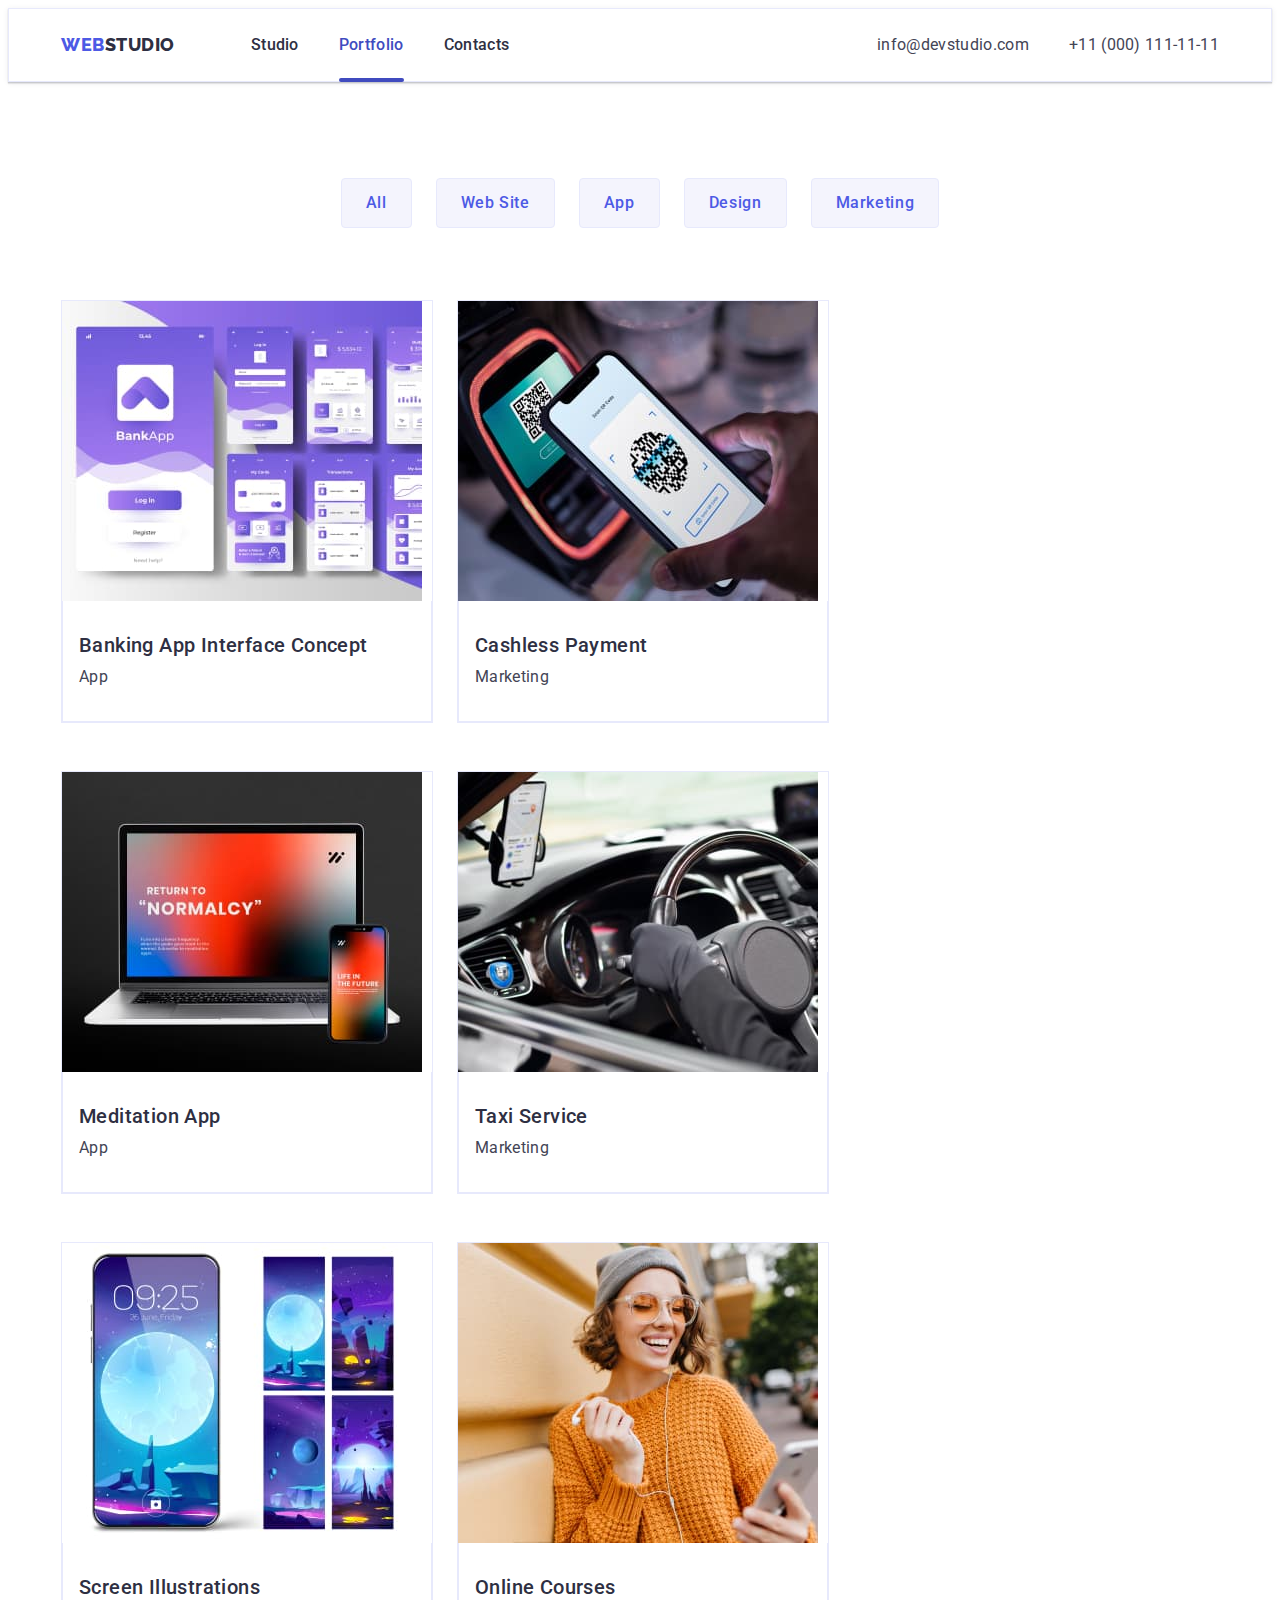
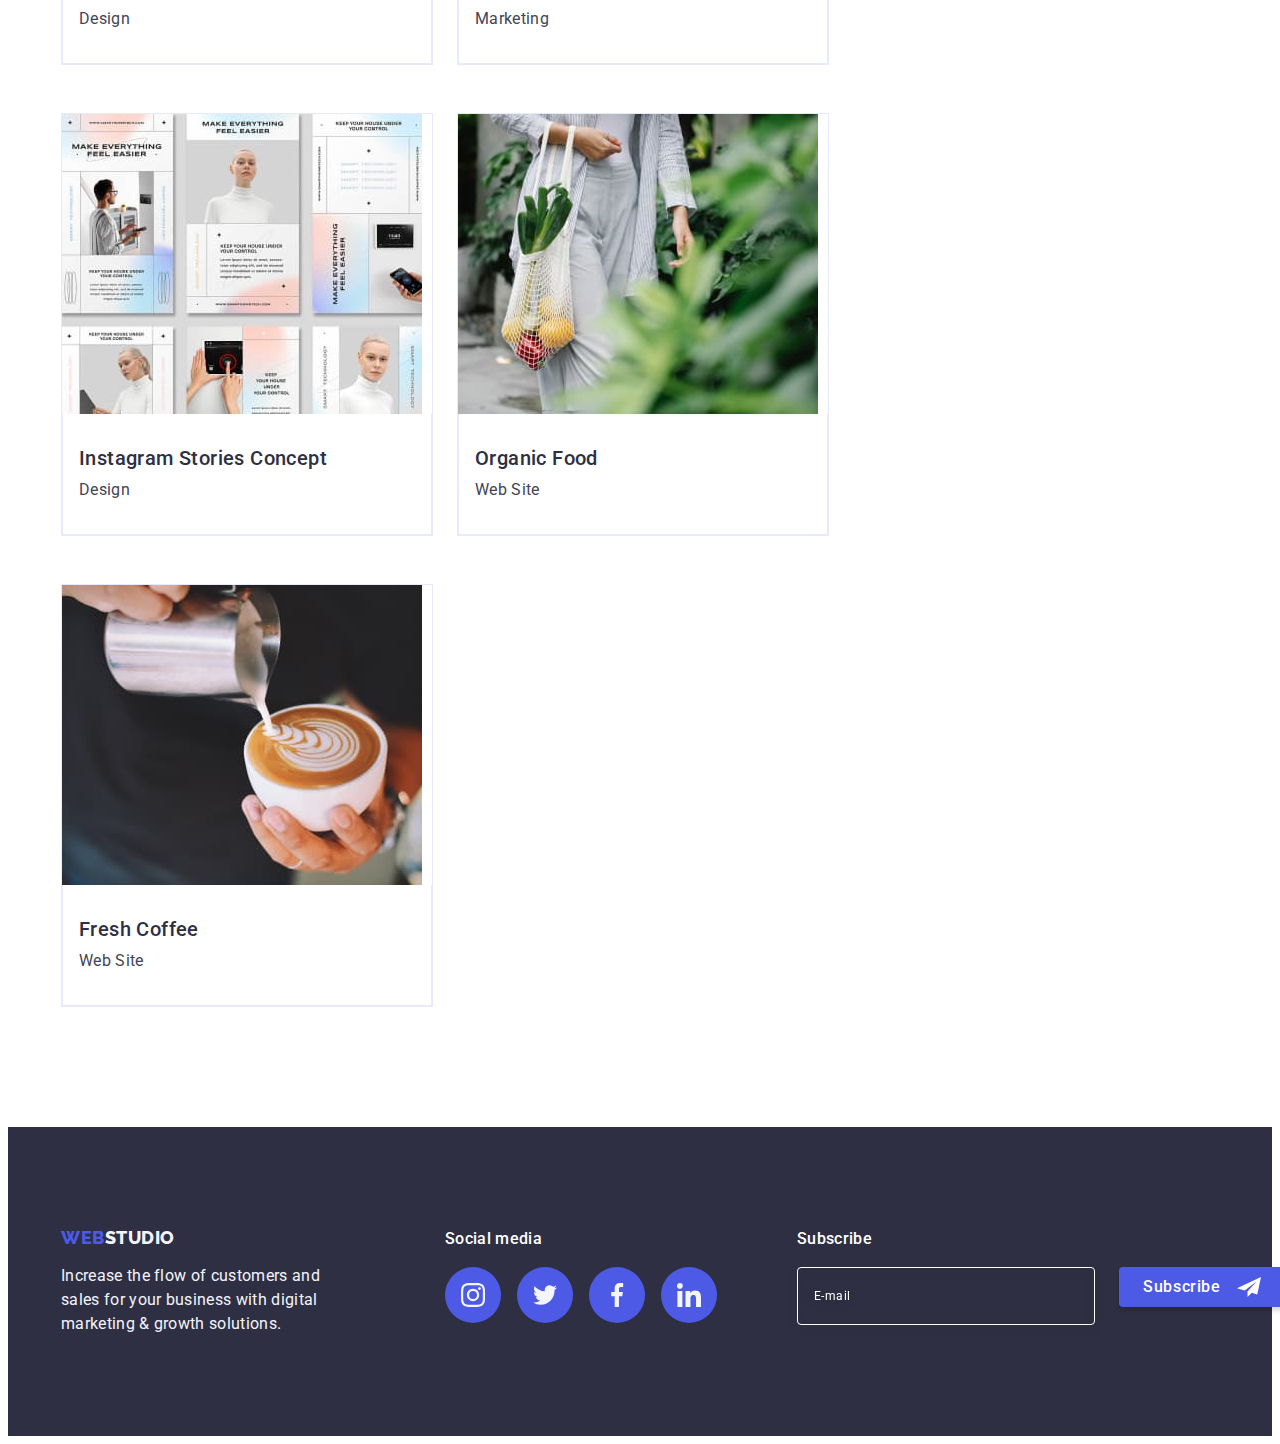
==== portfolio.html @ f476bc1b "Initial commit" ====
<!DOCTYPE html>
<html lang="en">
  <head>
    <meta charset="UTF-8" />
    <meta name="viewport" content="width=device-width, initial-scale=1.0" />
    <link rel="preconnect" href="https://fonts.googleapis.com" />
    <link rel="preconnect" href="https://fonts.gstatic.com" crossorigin />
    <link
      href="https://fonts.googleapis.com/css2?family=Raleway:wght@800&family=Roboto:wght@400;500;700;900&display=swap"
      rel="stylesheet"
    />
    <link
      rel="stylesheet"
      href="https://cdnjs.cloudflare.com/ajax/libs/modern-normalize/2.0.0/modern-normalize.min.css"
      integrity="sha512-4xo8blKMVCiXpTaLzQSLSw3KFOVPWhm/TRtuPVc4WG6kUgjH6J03IBuG7JZPkcWMxJ5huwaBpOpnwYElP/m6wg=="
      crossorigin="anonymous"
      referrerpolicy="no-referrer"
    />
    <link rel="stylesheet" href="./css/styles.css" />
    <title>Document</title>
  </head>
  <body>
    <header class="top-page">
      <div class="container header-container">
        <nav class="header-menu">
          <a class="header-menu-logo link" href="./index.html"
            >Web<span class="logo-dark">Studio</span></a
          >
          <ul class="header-menu-list list">
            <li class="header-menu-item">
              <a class="header-menu-link link" href="./index.html">Studio</a>
            </li>
            <li class="header-menu-item">
              <a class="header-menu-link current link" href="./portfolio.html"
                >Portfolio</a
              >
            </li>
            <li class="header-menu-item">
              <a class="header-menu-link link" href="">Contacts</a>
            </li>
          </ul>
        </nav>
        <address class="header-contacts">
          <ul class="header-contacts-list list">
            <li class="header-contacts-item">
              <a
                class="header-contacts-link link"
                href="mailto:info@devstudio.com"
                >info@devstudio.com</a
              >
            </li>
            <li class="header-contacts-item">
              <a class="header-contacts-link link" href="tel:110001111111"
                >+11 (000) 111-11-11</a
              >
            </li>
          </ul>
        </address>
      </div>
    </header>
    <main>
      <section class="portfolio">
        <div class="container">
          <h1 class="visually-hidden">Portfolio</h1>
          <ul class="filter-list list">
            <li class="filter-list-item">
              <button class="filter-btn button" type="button">All</button>
            </li>
            <li class="filter-list-item">
              <button class="filter-btn button" type="button">Web Site</button>
            </li>
            <li class="filter-list-item">
              <button class="filter-btn button" type="button">App</button>
            </li>
            <li class="filter-list-item">
              <button class="filter-btn button" type="button">Design</button>
            </li>
            <li class="filter-list-item">
              <button class="filter-btn button" type="button">Marketing</button>
            </li>
          </ul>
          <ul class="choice-list list">
            <li class="choice-list-item">
              <a class="choice-list-link link" href="">
                <div class="box">
                  <img
                    src="./images/bank_app.jpg"
                    alt="banking app"
                    width="360"
                    height="300"
                  />
                  <p class="overlay-text">
                    14 Stylish and User-Friendly App Design Concepts · Task
                    Manager App · Calorie Tracker App · Exotic Fruit Ecommerce
                    App · Cloud Storage App
                  </p>
                </div>
                <div class="choice-list-content">
                  <h2 class="choice-list-title">
                    Banking App Interface Concept
                  </h2>
                  <p class="text">App</p>
                </div>
              </a>
            </li>
            <li class="choice-list-item">
              <a class="choice-list-link link" href="">
                <div class="box">
                  <img
                    src="./images/contactless.jpg"
                    alt="cashless payment"
                    width="360"
                    height="300"
                  />

                  <p class="overlay-text">
                    14 Stylish and User-Friendly App Design Concepts · Task
                    Manager App · Calorie Tracker App · Exotic Fruit Ecommerce
                    App · Cloud Storage App
                  </p>
                </div>
                <div class="choice-list-content">
                  <h2 class="choice-list-title">Cashless Payment</h2>
                  <p class="text">Marketing</p>
                </div>
              </a>
            </li>
            <li class="choice-list-item">
              <a class="choice-list-link link" href="">
                <div class="box">
                  <img
                    src="./images/meditation_app.jpg"
                    alt="meditation app"
                    width="360"
                    height="300"
                  />
                  <p class="overlay-text">
                    14 Stylish and User-Friendly App Design Concepts · Task
                    Manager App · Calorie Tracker App · Exotic Fruit Ecommerce
                    App · Cloud Storage App
                  </p>
                </div>
                <div class="choice-list-content">
                  <h2 class="choice-list-title">Meditation App</h2>
                  <p class="text">App</p>
                </div>
              </a>
            </li>
            <li class="choice-list-item">
              <a class="choice-list-link link" href="">
                <div class="box">
                  <img
                    src="./images/taxi.jpg"
                    alt="taxi service"
                    width="360"
                    height="300"
                  />
                  <p class="overlay-text">
                    14 Stylish and User-Friendly App Design Concepts · Task
                    Manager App · Calorie Tracker App · Exotic Fruit Ecommerce
                    App · Cloud Storage App
                  </p>
                </div>
                <div class="choice-list-content">
                  <h2 class="choice-list-title">Taxi Service</h2>
                  <p class="text">Marketing</p>
                </div>
              </a>
            </li>
            <li class="choice-list-item">
              <a class="choice-list-link link" href="">
                <div class="box">
                  <img
                    src="./images/screen_phone.jpg"
                    alt="screen illustrations"
                    width="360"
                    height="300"
                  />
                  <p class="overlay-text">
                    14 Stylish and User-Friendly App Design Concepts · Task
                    Manager App · Calorie Tracker App · Exotic Fruit Ecommerce
                    App · Cloud Storage App
                  </p>
                </div>
                <div class="choice-list-content">
                  <h2 class="choice-list-title">Screen Illustrations</h2>
                  <p class="text">Design</p>
                </div>
              </a>
            </li>
            <li class="choice-list-item">
              <a class="choice-list-link link" href="">
                <div class="box">
                  <img
                    src="./images/girl.jpg"
                    alt="smiling girl"
                    width="360"
                    height="300"
                  />
                  <p class="overlay-text">
                    14 Stylish and User-Friendly App Design Concepts · Task
                    Manager App · Calorie Tracker App · Exotic Fruit Ecommerce
                    App · Cloud Storage App
                  </p>
                </div>
                <div class="choice-list-content">
                  <h2 class="choice-list-title">Online Courses</h2>
                  <p class="text">Marketing</p>
                </div>
              </a>
            </li>
            <li class="choice-list-item">
              <a class="choice-list-link link" href="">
                <div class="box">
                  <img
                    src="./images/stories.jpg"
                    alt="instagram stories"
                    width="360"
                    height="300"
                  />
                  <p class="overlay-text">
                    14 Stylish and User-Friendly App Design Concepts · Task
                    Manager App · Calorie Tracker App · Exotic Fruit Ecommerce
                    App · Cloud Storage App
                  </p>
                </div>

                <div class="choice-list-content">
                  <h2 class="choice-list-title">Instagram Stories Concept</h2>
                  <p class="text">Design</p>
                </div>
              </a>
            </li>
            <li class="choice-list-item">
              <a class="choice-list-link link" href="">
                <div class="box">
                  <img
                    src="./images/vegetables.jpg"
                    alt="vegetables"
                    width="360"
                    height="300"
                  />
                  <p class="overlay-text">
                    14 Stylish and User-Friendly App Design Concepts · Task
                    Manager App · Calorie Tracker App · Exotic Fruit Ecommerce
                    App · Cloud Storage App
                  </p>
                </div>
                <div class="choice-list-content">
                  <h2 class="choice-list-title">Organic Food</h2>
                  <p class="text">Web Site</p>
                </div>
              </a>
            </li>
            <li class="choice-list-item">
              <a class="choice-list-link link" href="">
                <div class="box">
                  <img
                    src="./images/coffee.jpg"
                    alt="coffee"
                    width="360"
                    height="300"
                  />
                  <p class="overlay-text">
                    14 Stylish and User-Friendly App Design Concepts · Task
                    Manager App · Calorie Tracker App · Exotic Fruit Ecommerce
                    App · Cloud Storage App
                  </p>
                </div>
                <div class="choice-list-content">
                  <h2 class="choice-list-title">Fresh Coffee</h2>
                  <p class="text">Web Site</p>
                </div>
              </a>
            </li>
          </ul>
        </div>
      </section>
    </main>
    <footer class="footer-info-text">
      <div class="container footer-container">
        <div class="footer-logo-container">
          <a class="footer-logo link" href="./index.html"
            >Web<span class="white-color">Studio</span></a
          >
          <p class="footer-text text">
            Increase the flow of customers and sales for your business with
            digital marketing & growth solutions.
          </p>
        </div>
        <div class="footer-social-media">
          <p class="social-media-text">Social media</p>
          <ul class="social-media-list list">
            <li class="social-media-item">
              <a href="" class="social-media-link link"
                ><svg class="social-media-icon" width="24" height="24">
                  <use href="./images/icons.svg#instagram"></use></svg
              ></a>
            </li>
            <li class="social-media-item">
              <a href="" class="social-media-link link"
                ><svg class="social-media-icon" width="24" height="24">
                  <use href="./images/icons.svg#twitter"></use></svg
              ></a>
            </li>
            <li class="social-media-item">
              <a href="" class="social-media-link link"
                ><svg class="social-media-icon" width="24" height="24">
                  <use href="./images/icons.svg#facebook"></use></svg
              ></a>
            </li>
            <li class="social-media-item">
              <a href="" class="social-media-link link"
                ><svg class="social-media-icon" width="24" height="24">
                  <use href="./images/icons.svg#linkedin"></use></svg
              ></a>
            </li>
          </ul>
        </div>
        <div class="footer-subscribe-form">
          <p class="footer-subscribe-text">Subscribe</p>
          <form class="footer-form">
            <label class="footer-form-label" aria-label="footer email input"
              ><input
                type="email"
                name="footer-email"
                class="footer-input"
                placeholder="E-mail"
            /></label>

            <button type="submit" class="button footer-submit-btn">
              Subscribe
              <svg class="footer-submit-icon" width="24" height="24">
                <use href="./images/icons.svg#icon-frame"></use>
              </svg>
            </button>
          </form>
        </div>
      </div>
    </footer>
  </body>
</html>
---- css/styles.css ----
/*----------general styles-------*/
:root {
	--back-color: #ffffff;
	--logo-color: #4D5AE5;
	--dark-color: #2E2F42;
	--white-color: #F4F4FD;
	--text-color: #434455;
	--border-color: #E7E9FC;
	--grey-color: rgba(46, 47, 66, 0.70);
	--ocean-color: #404BBF;
	--green-color: #31D0AA;
	--light-color: #8E8F99;
	--backdrop-back: rgba(46, 47, 66, 0.40);
	--modal-back: #FCFCFC;
}
body {
	box-sizing: border-box;
	font-family: 'Roboto', sans-serif;
	color: #434455;
	background-color: var(--back-color);
}
footer {
	background-color: var(--back-color);
}
p, h1, h2, h3, h4, h5, h6 {
	margin: 0;
}
ul {
	margin: 0;
	padding-left: 0;
}
img {
	display: block;
	margin: 0px;
	max-width: 100%;
}
.container {
	max-width: 1158px;
	margin: 0 auto;
	padding: 0 15px;
}
.list {
	list-style-type: none;
}
.link {
	text-decoration: none;
}
.button {
	cursor: pointer;
	transition: background-color 250ms cubic-bezier(0.4, 0, 0.2, 1);
}
.button:hover, .button:focus {
	background-color: #404BBF;
}
.logo-dark {
	color: var(--dark-color);
}
.white-color {
	color: var(--white-color);
}
/*--------header styles----------*/
.top-page {
	border: 1px solid var(--border-color);
	box-shadow: 0px 2px 1px rgba(46, 47, 66, 0.08), 0px 1px 1px rgba(46, 47, 66, 0.16), 0px 1px 6px rgba(46, 47, 66, 0.08);
}
.header-container {
	display: flex;
	justify-content: space-between;
	align-items: center;
}
.header-menu {
	display: flex;
	align-items: center;
}
.header-menu-logo {
	font-family: 'Raleway', sans-serif;
	font-size: 18px;
	font-weight: 800;
	line-height: 1.17;
	letter-spacing: 0.03em;
	text-transform: uppercase;
	color: var(--logo-color);
	margin-right: 76px;
	padding-top: 24px;
	padding-bottom: 24px;
}


.header-menu-list {
	display: flex;
	gap: 40px;
}
.header-menu-link {
	font-size: 16px;
	font-weight: 500;
	line-height: 1.5;
	letter-spacing: 0.02em;
	color: var(--dark-color);
	padding-top: 24px;
	padding-bottom: 24px;
	display: flex;
	flex-direction: column;
	justify-content: center;
	align-items: center;
	transition: color 250ms cubic-bezier(0.4, 0, 0.2, 1);
}
.header-menu-link:hover, .header-menu-link:focus {
	color: #404BBF;
}
.current {
	position: relative;
	color: #404bbf;
}
.current::after  {
	position: absolute;
	left: 0;
	bottom: -1px;
	content: "";
	width: 100%;
	height: 4px;
	border-radius: 2px;
	background-color: var(--ocean-color);
}

.header-contacts {
	padding-top: 24px;
	padding-bottom: 24px;
	font-style: normal;
}
.header-contacts-list {
	display: flex;
	gap: 40px;
}
.header-contacts-link {
	font-size: 16px;
	color: #434455;
	line-height: 1.5;
	letter-spacing: 0.02em;
	padding-top: 24px;
	padding-bottom: 24px;
	transition: color 250ms cubic-bezier(0.4, 0, 0.2, 1);
}
.header-contacts-link:hover, .header-contacts-link:focus {
	color: #404BBF;
}
/*-------------main styles--------*/
.hero {
	background-image: linear-gradient( to bottom, var(--grey-color), var(--grey-color)
	), url(../images/people-office.jpg);
	background-position: center;
	background-size: cover;
	background-repeat: no-repeat;
	padding-top: 188px;
	padding-bottom: 188px;
	max-width: 1440px;
}
.hero-title {
	margin: 0 auto;
	margin-bottom: 48px;
	max-width: 496px;
	text-align: center;
	color: #fff;
	font-size: 56px;
	line-height: 1.07;
	letter-spacing: 0.02em;
}
.hero-btn {
	min-width: 169px;
	height: 56px;
	border: none;
	display: block;
	margin: 0 auto;
	padding: 16px 32px;
	gap: 10px;
	font-family: 'Roboto', sans-serif;
	font-weight: 500;
	font-size: 16px;
	line-height: 1.5;
	letter-spacing: 0.04em;
	background-color: #4D5AE5;
	color: #fff;
	border-radius: 4px;
	box-shadow: 0px 4px 4px 0px rgba(0, 0, 0, 0.15);
}
.about {
	padding-top: 120px;
	padding-bottom: 120px;
}
.visually-hidden {
	position: absolute;
	width: 1px;
	height: 1px;
	margin: -1px;
	border: 0;
	padding: 0;
	white-space: nowrap;
	clip-path: inset(100%);
	clip: rect(0 0 0 0);
	overflow: hidden;
}

.about-list-title {
	font-size: 20px;
	font-weight: 500;
	line-height: 1.2;
	letter-spacing: 0.02em;
	color: var(--dark-color);
	margin-bottom: 8px;
}
.about-list {
	display: flex;
	gap: 24px;

}
.about-list-item {
	display: flex;
	flex-direction: column;
	align-items: flex-start;
 max-width: calc((100% - 72px) / 4);
}
.about-icon-item {
	display: flex;
	justify-content: center;
	align-items: center;
	background-color: var(--white-color);
	border-radius: 4px;
	width: 100%;
	height: 112px;
	margin-bottom: 8px;
}
.text {
	font-size: 16px;
	line-height: 1.5;
	letter-spacing: 0.02em;
	color: var(--text-color);
}
.work {
	padding-bottom: 120px;
}
.work-title {
	font-size: 36px;
	line-height: 1.11;
	letter-spacing: 0.02em;
	text-align: center;
	text-transform: capitalize;
	color: var(--dark-color);
	margin-bottom: 72px;
}
.work-list {
	display: flex;
	gap: 24px;
}
.work-list-item {
	width: calc((100% - 48px) / 3);
}
.staff {
	background-color: #F4F4FD;
	padding-top: 120px;
	padding-bottom: 120px;
}
.staff-title {
	margin-bottom: 72px;
	font-size: 36px;
	line-height: 1.11;
	letter-spacing: 0.02em;
	text-align: center;
	text-transform: capitalize;
	color: var(--dark-color);
}
.staff-list {
	display: flex;
	gap: 24px;
	box-shadow: 0px 2px 1px 0px rgba(46, 47, 66, 0.08), 0px 1px 1px 0px rgba(46, 47, 66, 0.16), 0px 1px 6px 0px rgba(46, 47, 66, 0.08);
	
}
.staff-list-item {
	display: flex;
	flex-direction: column;
	justify-content: center;
	align-items: center;
	width: calc((100% - 72px) / 4);
	background-color: #FFFFFF;
	border-radius: 0px 0px 4px 4px;
	box-shadow: 0px 2px 1px 0px rgba(46, 47, 66, 0.08), 0px 1px 1px 0px rgba(46, 47, 66, 0.16), 0px 1px 6px 0px rgba(46, 47, 66, 0.08);
}
.staff-list-title {
	text-align: center;
	font-size: 20px;
	font-weight: 500;
	line-height: 1.2;
	letter-spacing: 0.02em;
	color: var(--dark-color);
	margin-bottom: 8px;
}
.staff-list-content {
	padding: 32px 0;
	display: flex;
	flex-direction: column;
	justify-content: center;
	align-items: center;
}
.staff-list-text {
	text-align: center;
}
.staff-icon-list {
	display: flex;
	justify-content: center;
	align-items: center;
	gap: 24px;
	margin-top: 8px;
}
.staff-icon-link {
	display: flex;
	justify-content: center;
	align-items: center;
	background-color: var(--logo-color);
	border-radius: 50%;
	padding: 12px 12px;
	flex-shrink: 0;
	width: 40px;
	height: 40px;
	transition: background-color 250ms cubic-bezier(0.4, 0, 0.2, 1);;
}
.staff-icon-link:hover, .staff-icon-link:focus {
	background-color: var(--ocean-color);
}
.staff-icon {
	fill: var(--white-color);
}
.customers {
	padding-top: 120px;
	padding-bottom: 120px;
}
.customers-title {
	margin-bottom: 72px;
	font-size: 36px;
	line-height: 1.11;
	letter-spacing: 0.02em;
	text-align: center;
	text-transform: capitalize;
	color: var(--dark-color);
}
.customers-list {
	display: flex;
	gap: 24px;
}
.customers-list-item {
	width: calc((100% - 120px) / 6);
	height: 88px;
}
.customers-list-link {
	color: var(--light-color);
	height: 100%;
	display: flex;
	justify-content: center;
	align-items: center;
	width: 100%;
	padding: 16px 32px;
	border-radius: 4px;
	border: 1px solid var(--lightslate, #8E8F99);
	transition: border-color 250ms cubic-bezier(0.4, 0, 0.2, 1),
		color 250ms cubic-bezier(0.4, 0, 0.2, 1);
}
.customers-icon {
	fill: currentColor;
	transition: fill 250ms cubic-bezier(0.4, 0, 0.2, 1);
}
.customers-list-link:hover, .customers-list-link:focus {
	border-color: var(--ocean-color);
	color: var(--ocean-color);
}
.customers-list-link:hover .customers-icon, .customers-list-link:focus .customers-icon {
	fill: var(--ocean-color);
}
/* ----------------footer-styles----------*/
.footer-info-text {
	background-color: var(--dark-color);
	padding-top: 100px;
	padding-bottom: 100px;
}
.footer-container {
	display: flex;
	align-items: baseline;
}
.footer-logo-container {
	margin-right: 120px;
}
.footer-logo {
	display: inline-block;
	color: var(--logo-color);
	font-family: 'Raleway', sans-serif;
	font-size: 18px;
	font-weight: 800;
	line-height: 1.17;
	letter-spacing: 0.03em;
	text-transform: uppercase;
	margin-bottom: 16px;

}
.footer-text {
	color: #F4F4FD;
	width: 264px;
}
.footer-social-media {
}
.social-media-list {
	display: flex;
	gap: 16px;
}
.social-media-link {
	display: flex;
	justify-content: center;
	align-items: center;
	padding: 8px 8px;
	width: 40px;
	height: 40px;
	background-color: var(--logo-color);
	border-radius: 50%;
	transition: background-color 250ms cubic-bezier(0.4, 0, 0.2, 1);
}
.social-media-link:hover, .social-media-link:focus {
  background-color: var(--green-color);
}
.social-media-text {
	color: var(--back-color);
	font-family: 'Roboto', sans-serif;
	font-size: 16px;
	font-weight: 500;
	line-height: 1.5;
	letter-spacing: 0.02em;
	margin-bottom: 16px;
}
.social-media-icon {
	fill: var(--white-color);
}
.footer-subscribe-form {
	margin-left: 80px;

}
.footer-form {
	display: flex;
	gap: 24px	;
}
.footer-subscribe-text {
	display: inline-block;
	color: var(--back-color);
	font-family: 'Roboto', sans-serif;
	font-size: 16px;
	font-weight: 500;
	line-height: 1.5;
	letter-spacing: 0.02em;
	margin-bottom: 16px;
}

.footer-input {
	padding: 8px 16px;
	width: 264px;
	height: 40px;
	background-color: transparent;
	border-radius: 4px;
	border: 1px solid var(--back-color);
	filter: drop-shadow(0px 4px 4px rgba(0, 0, 0, 0.15));
	color: var(--back-color);
	font-family: Roboto;
	font-size: 12px;
	line-height: 1.5;
	letter-spacing: 0.04em;
	outline: transparent;
}

.footer-input::placeholder {
	color: var(--back-color);
	font-size: 12px;
	line-height: 2;
	letter-spacing: 0.04em;
}

.footer-submit-btn {
	display: inline-flex;
	justify-content: center;
	align-items: center;
	border: none;
	min-width: 165px;
	height: 40px;
	padding: 8px 24px;
	font-family: 'Roboto', sans-serif;
	font-weight: 500;
	font-size: 16px;
	line-height: 1.5;
	letter-spacing: 0.04em;
	background-color: #4D5AE5;
	color: #fff;
	border-radius: 4px;
	box-shadow: 0px 4px 4px 0px rgba(0, 0, 0, 0.15);
}

.footer-submit-icon {
	fill: #fff;
	margin-left: 16px;
}
/*-----------portfolio styles-------*/
.portfolio {
	padding-top: 96px;
	padding-bottom: 120px;
}
.filter-list {
	display: flex;
	justify-content: center;
	gap: 24px;
	margin-bottom: 72px;
}
.filter-list-item {

}
.filter-btn {
	border-radius: 4px;
	border: 1px solid var(--border-color);
	padding: 12px 24px;
	font-family: 'Roboto', sans-serif;
	font-weight: 500;
	font-size: 16px;
	line-height: 1.5;
	letter-spacing: 0.04em;
	background-color: var(--white-color);
	color: var(--logo-color);
	transition: color 250ms cubic-bezier(0.4, 0, 0.2, 1),
	background-color 250ms cubic-bezier(0.4, 0, 0.2, 1),
	border-color 250ms cubic-bezier(0.4, 0, 0.2, 1),
	box-shadow 250ms cubic-bezier(0.4, 0, 0.2, 1);
}
.filter-btn:hover, .filter-btn:focus {
	border-color: transparent;
	box-shadow:0px 3px 1px rgba(0, 0, 0, 0.1), 0px 2px 1px rgba(0, 0, 0, 0.08), 0px 2px 2px rgba(0, 0, 0, 0.12);
	color: #FFFFFF;

}
.choice-list {
	display: flex;
	flex-wrap: wrap;
	row-gap: 48px;
	column-gap: 24px;
}
.choice-list-link {
	transition: box-shadow 250ms cubic-bezier(0.4, 0, 0.2, 1);
}
.choice-list-link:hover, .choice-list-link:focus {
	box-shadow: 0px 1px 6px rgba(46, 47, 66, 0.08), 0px 1px 1px rgba(46, 47, 66, 0.16), 0px 2px 1px rgba(46, 47, 66, 0.08);
}
.choice-list-item {
	display: flex;
	flex-direction: column;
	gap: 32px;
	width: calc((100% - 48px) / 3);
	border: 1px solid var(--border-color);
	transition: box-shadow 250ms cubic-bezier(0.4, 0, 0.2, 1);
	position: relative;
}
.choice-list-item:hover, .choice-list-item:focus {
box-shadow: 0px 2px 1px 0px rgba(46, 47, 66, 0.08), 0px 1px 1px 0px rgba(46, 47, 66, 0.16), 0px 1px 6px 0px rgba(46, 47, 66, 0.08);
}
.box {
	position: relative;
	overflow: hidden;
}

.overlay-text {
	font-family: 'Roboto', sans-serif;
	font-size: 16px;
	font-weight: 400;
	line-height: 1.5;
	letter-spacing: 0.02em;
	color: var(--white-color);
	background: var(--logo-color);
	padding: 40px 32px;
	position: absolute;
	top: 0;
	width: 100%;
	height: 100%;
	transform: translateY(100%);
	transition: transform 250ms cubic-bezier(0.4, 0, 0.2, 1);
}
.choice-list-link:hover .overlay-text,
.choice-list-link:focus .overlay-text {
	transform: translateY(0%);
}
.choice-list-title {
	font-size: 20px;
	font-weight: 500;
	line-height: 1.2;
	letter-spacing: 0.02em;
	color: var(--dark-color);
	margin-bottom: 8px;
}
.choice-list-content {
	border: 1px solid var(--border-color);
	border-top: none;
	padding: 32px 16px;
	display: flex;
	flex-direction: column;
	justify-content: center;
	align-items: flex-start;
}

/* Modal Window styles*/
.backdrop {
	position: fixed;
	width: 100%;
	height: 100%;
	background-color: var(--backdrop-back);
	top: 0;
	transition: opacity 250ms cubic-bezier(0.4, 0, 0.2, 1), visibility 250ms cubic-bezier(0.4, 0, 0.2, 1);
}
.modal {
	position: absolute;
	top: 50%;
	left: 50%;
	transform: translate(-50%, -50%) scale(1);
	width: 408px;
	min-height: 584px;
	padding: 72px 24px 24px 24px;
	background-color: var(--modal-back);
	border-radius: 4px;
	box-shadow: 0px 2px 1px 0px rgba(0, 0, 0, 0.20), 0px 1px 3px 0px rgba(0, 0, 0, 0.12), 0px 1px 1px 0px rgba(0, 0, 0, 0.14);
	transition: transform 250ms cubic-bezier(0.4, 0, 0.2, 1);
}
.backdrop.is-hidden .modal {
	transform: translate(-50%, -50%) scale(0);
}
.close-button {
	padding: 0;
	width: 24px;
	height: 24px;
	display: flex;
	justify-content: center;
	align-items: center;
	border-radius: 50%;
	position: absolute;
	top: 24px;
	right: 24px;
	background-color: var(--border-color);
	border: 1px solid rgba(0, 0, 0, 0.10);
	cursor: pointer;
	transition: background-color 250ms cubic-bezier(0.4, 0, 0.2, 1), border 250ms cubic-bezier(0.4, 0, 0.2, 1);
}
.close-icon {
	fill: var(--dark-color);
	transition: fill 250ms cubic-bezier(0.4, 0, 0.2, 1);
}
.close-button:hover, .close-button:focus {
	background-color: var(--ocean-color);
	border: none;
}
.close-button:focus .close-icon, .close-button:hover .close-icon {
	fill: var(--back-color);
}
.is-hidden {
	opacity: 0;
	visibility: hidden;
	pointer-events: none;
}
.modal-title {
	text-align: center;
	color: var(--dark-color);
	font-size: 16px;
	font-weight: 500;
	line-height: 1.5;
	letter-spacing: 0.02em;
	margin-bottom: 16px;
}
.modal-field {
	margin-bottom: 8px;
}
.modal-label {
	display: block;
	margin-bottom: 4px;
	color: var(--light-color);
	font-size: 12px;
	line-height: 1.17;
	letter-spacing: 0.04em;
}
.modal-form-input {
	width: 100%;
	height: 40px;
	border-radius: 4px;
	border: 1px solid  var(--backdrop-back);
	padding-top: 11px;
	padding-bottom: 11px;
	padding-left: 38px;
	background-color: transparent;
	outline: transparent;
	transition: border-color 250ms cubic-bezier(0.4, 0, 0.2, 1);
}
.modal-form-input:focus {
	border-color: var(--logo-color);
}
.modal-input-container {
	position: relative;
}
.modal-form-icon {
	position: absolute;
	top: 50%;
	left: 16px;
	transform: translateY(-50%);
	fill: var(--dark-color);
	transition: fill 250ms cubic-bezier(0.4, 0, 0.2, 1);
}
.modal-form-input:focus + .modal-form-icon {
	fill: var(--logo-color);
}
.modal-textarea-field {
	margin-bottom: 16px;
}
.modal-form-textarea {
	width: 360px;
	height: 120px;
	padding: 8px 16px;
	border-radius: 4px;
	border: 1px solid var(--backdrop-back);
	outline: transparent;
	transition: border-color 250ms cubic-bezier(0.4, 0, 0.2, 1);
	resize: none;
	font-size: 12px;
	line-height: 1.17;
	letter-spacing: 0.04em;
	background-color: transparent;
	color: var(--backdrop-back);
}
.modal-form-textarea:focus {
	border-color: var(--logo-color);
}
.modal-form-textarea::placeholder {
	color: var(--backdrop-back);
	font-size: 12px;
	line-height: 1.16;
	letter-spacing: 0.04em;
}
.modal-policy-field {
	margin-bottom: 24px;
}
.policy-text {
	font-size: 12px;
	line-height: 1.17;
	letter-spacing: 0.04em;
	color: var(--light-color);
}
.policy-link {
	color: var(--logo-color);
	line-height: 1.33;
	letter-spacing: 0.04em;
}
.privacy-field {
	width: 16px;
	height: 16px;
	display: inline-flex;
	align-items: center;
	justify-content: center;
	border: 1px solid var(--backdrop-back);
	fill: transparent;
	margin-right: 8px;
	transition: background-color 250ms cubic-bezier(0.4, 0, 0.2, 1),
	border 250ms cubic-bezier(0.4, 0, 0.2, 1),
	fill 250ms cubic-bezier(0.4, 0, 0.2, 1);
	border-radius: 2px;
}
.policy-check:checked + .policy-text > .privacy-field{
	background-color: var(--ocean-color);
	border: none;
	fill: var(--white-color);
}

.modal-form-button {

	font-weight: 500;
	font-size: 16px;
	line-height: 1.5;
	letter-spacing: 0.04em;
	background-color: var(--logo-color);
	box-shadow: 0px 4px 4px 0px rgba(0, 0, 0, 0.15);;
	padding: 16px 32px;
	min-width: 169px;
	min-height: 56px;
	display: block;
	margin: 0 auto;
	border: none;
	border-radius: 4px;
	color: var(--back-color);

}
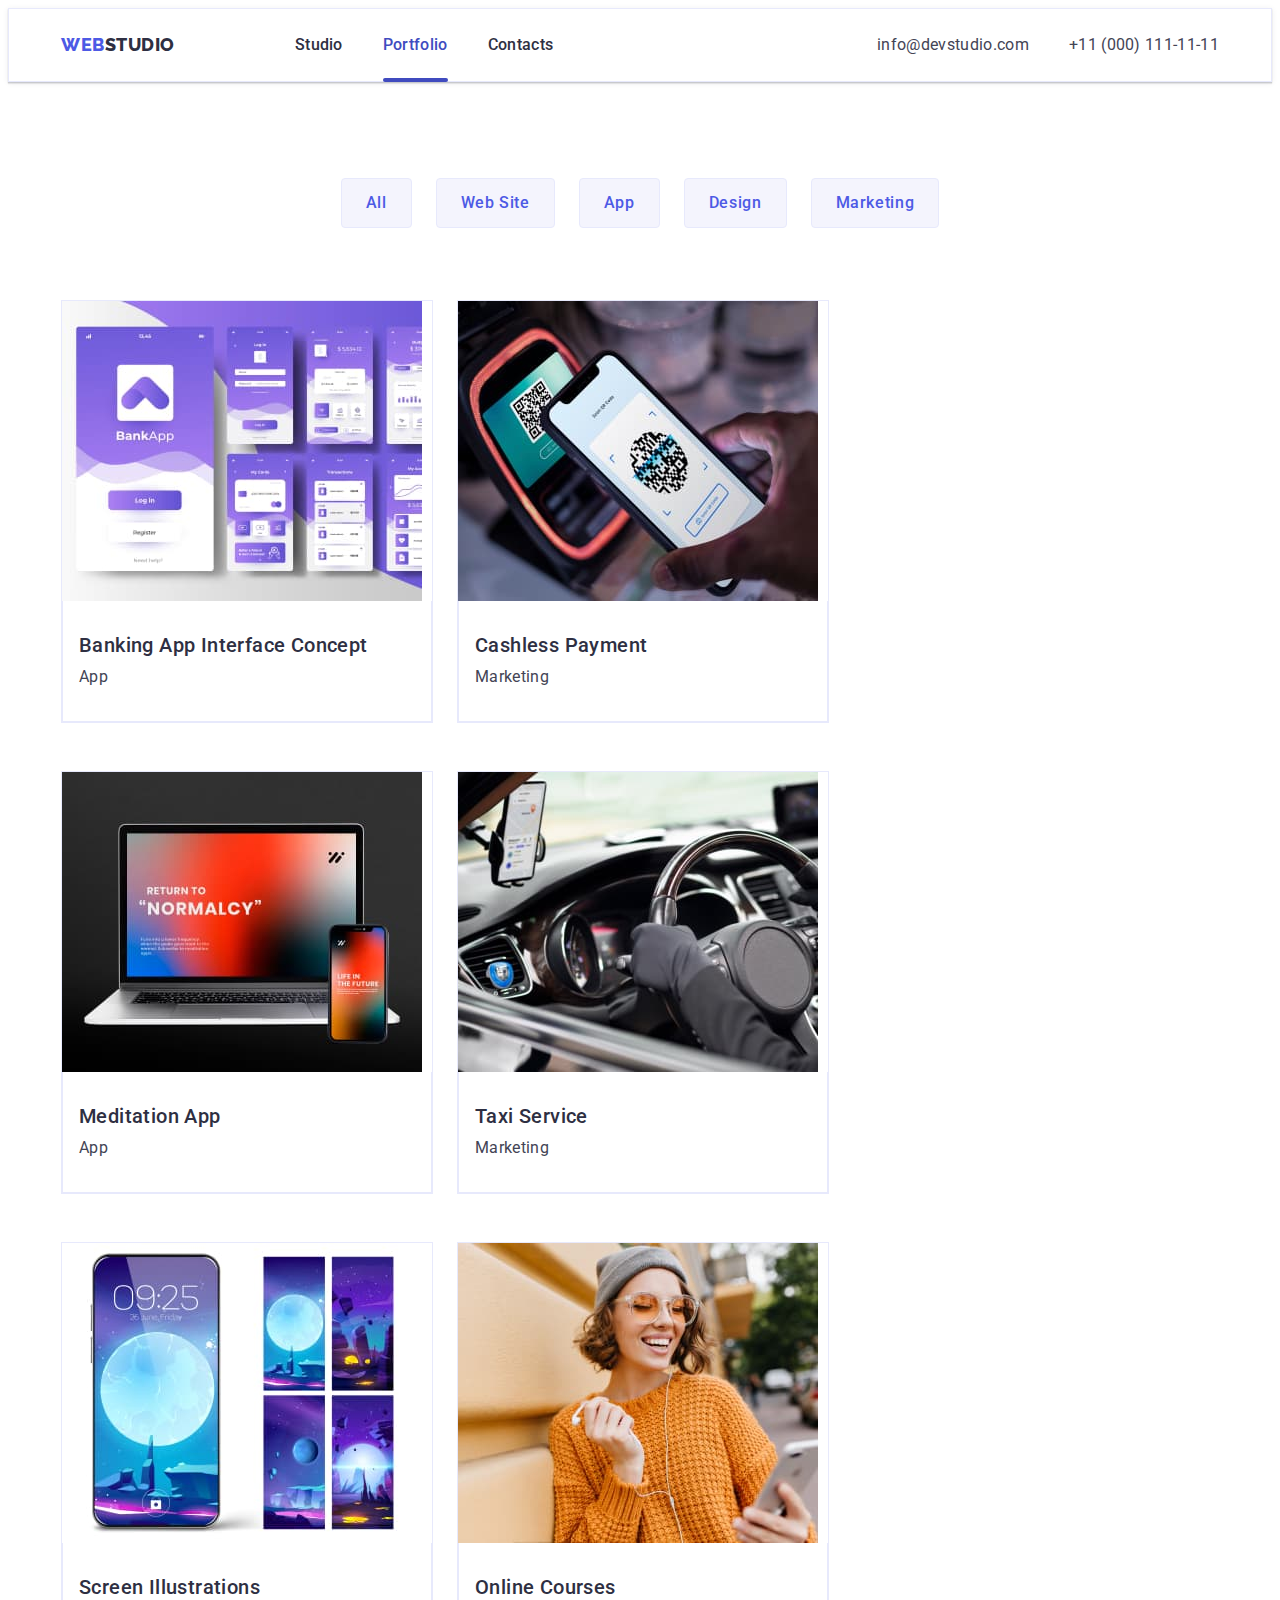
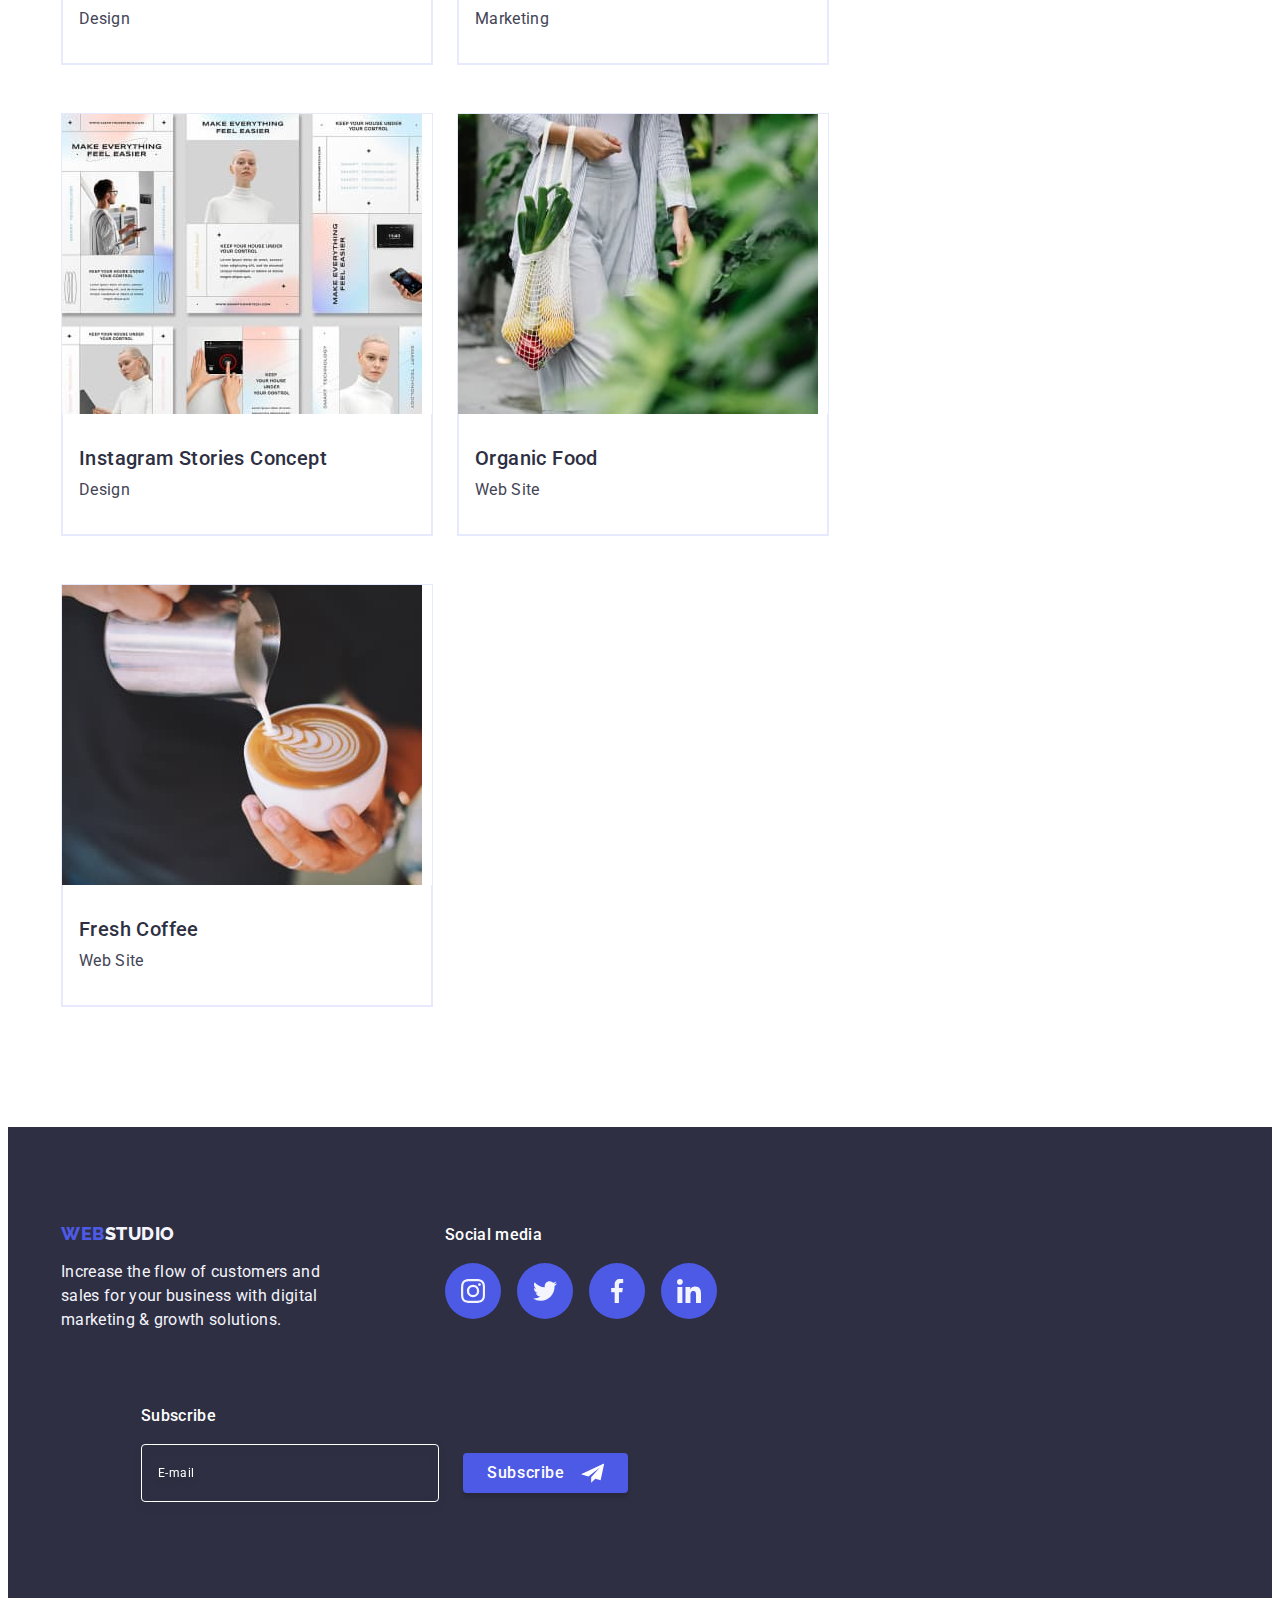
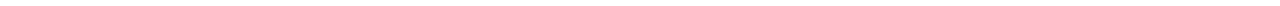
==== commit 867918c2: "no mob menu 3" ====
--- a/portfolio.html
+++ b/portfolio.html
@@ -17,6 +17,7 @@
       referrerpolicy="no-referrer"
     />
     <link rel="stylesheet" href="./css/styles.css" />
+    <link rel="stylesheet" href="./css/media.css" />
     <title>Document</title>
   </head>
   <body>
--- a/css/styles.css
+++ b/css/styles.css
@@ -35,9 +35,8 @@
 	max-width: 100%;
 }
 .container {
-	max-width: 1158px;
 	margin: 0 auto;
-	padding: 0 15px;
+	padding: 0 16px;
 }
 .list {
 	list-style-type: none;
@@ -80,14 +79,13 @@
 	letter-spacing: 0.03em;
 	text-transform: uppercase;
 	color: var(--logo-color);
-	margin-right: 76px;
 	padding-top: 24px;
 	padding-bottom: 24px;
 }
 
 
 .header-menu-list {
-	display: flex;
+	display: none;
 	gap: 40px;
 }
 .header-menu-link {
@@ -123,45 +121,168 @@
 }
 
 .header-contacts {
-	padding-top: 24px;
-	padding-bottom: 24px;
+	/* padding-top: 24px;
+	padding-bottom: 24px; */
 	font-style: normal;
 }
 .header-contacts-list {
-	display: flex;
+	display: none;
 	gap: 40px;
 }
 .header-contacts-link {
-	font-size: 16px;
+	font-size: 12px;
 	color: #434455;
-	line-height: 1.5;
-	letter-spacing: 0.02em;
-	padding-top: 24px;
-	padding-bottom: 24px;
+	line-height: 1.17;
+	letter-spacing: 0.02em;
+	padding-top: 16px;
+	padding-bottom: 16px;
 	transition: color 250ms cubic-bezier(0.4, 0, 0.2, 1);
 }
 .header-contacts-link:hover, .header-contacts-link:focus {
 	color: #404BBF;
+}
+
+.menu-mob-button {
+	background-color: transparent;
+	border: none;
+	display: flex;
+	align-items: center;
+}
+.menu-mob-icon {
+	stroke: var(--dark-color);
+}
+.mob-menu {
+	z-index: 1000;
+	position: fixed;
+	top: 0;
+	left: 0;
+	width: 100vw;
+	height: 100vh;
+	background-color: var(--back-color);
+	/* box-shadow: 0px 1px 6px 0px rgba(46, 47, 66, 0.08),
+		0px 1px 1px 0px rgba(46, 47, 66, 0.16),
+		0px 2px 1px 0px rgba(46, 47, 66, 0.08); */
+	padding-top: 80px;
+	padding-left: 40px;
+	padding-right: 35px;
+	padding-bottom: 40px;
+	display: flex;
+	flex-direction: column;
+	justify-content: space-between;
+	overflow: auto;
+	transition: opacity 250ms cubic-bezier(0.4, 0, 0.2, 1), visibility 250ms cubic-bezier(0.4, 0, 0.2, 1);
+}
+.menu-mob-close {
+	position: absolute;
+	top: 24px;
+	right: 24px;
+	padding: 0;
+	width: 24px;
+	height: 24px;
+	display: flex;
+	justify-content: center;
+	align-items: center;
+	border-radius: 50%;
+	background-color: rgba(231,
+		233,
+		252, 0.10);
+	border: 1px solid rgba(46,
+		47,
+		66, 0.10);
+}
+.menu-close-icon {
+	fill: var(--dark-color);
+}
+.mob-menu-navigation {
+	margin-bottom: 50px;
+}
+.mob-menu-list {
+	display: flex;
+	flex-direction: column;
+	gap: 40px;
+}
+.mob-menu-link {
+	color: var(--navyblue, #2E2F42);
+	font-family: 'Roboto', sans-serif;
+	font-size: 36px;
+	font-weight: 700;
+	line-height: 1.11;
+	letter-spacing: 0.02em;
+	text-transform: capitalize;
+}
+.mob-current {
+	color: var(--ocean-color);
+}
+.mob-contacts {
+	margin-bottom: 48px;
+}
+.mob-contacts-list {
+	display: flex;
+	flex-direction: column;
+	gap: 40px;
+}
+.mob-contacts-link {
+	font-family: 'Roboto', sans-serif;
+	font-size: 20px;
+	font-style: normal;
+	font-weight: 500;
+	line-height: 1.2;
+	letter-spacing: 0.02em;
+	color: var(--text-color);
+}
+.mob-menu-number {
+	font-family: 'Roboto', sans-serif;
+	font-size: 36px;
+	font-weight: 700;
+	line-height: 1.11;
+	font-style: normal;
+	letter-spacing: 0.02em;
+	text-transform: capitalize;
+	color: var(--logo-color);
+}
+.mob-icon-list {
+	display: flex;
+	gap: 56px;
+}
+.mob-icon-link {
+	width: 40px;
+	height: 40px;
+	display: flex;
+	justify-content: center;
+	align-items: center;
+	background-color: var(--logo-color);
+	border-radius: 50%;
+	padding: 8px;
+}
+.mob-icon {
+	fill: var(--white-color);
 }
 /*-------------main styles--------*/
 .hero {
 	background-image: linear-gradient( to bottom, var(--grey-color), var(--grey-color)
-	), url(../images/people-office.jpg);
+	), url(../images/people-office-mob.jpg);
 	background-position: center;
 	background-size: cover;
 	background-repeat: no-repeat;
-	padding-top: 188px;
-	padding-bottom: 188px;
-	max-width: 1440px;
+	padding-top: 112px;
+	padding-bottom: 112px;
+	max-width: 100%;
+}
+@media (min-device-pixel-ratio: 2),
+(min-resolution: 192dpi), (min-resolution: 2dppx) {
+	.hero {
+		background-image: linear-gradient(to bottom, var(--grey-color), var(--grey-color)),
+			url(../images/people-office-mob-2x.jpg);
+	}
 }
 .hero-title {
 	margin: 0 auto;
-	margin-bottom: 48px;
-	max-width: 496px;
+	margin-bottom: 72px;
+	max-width: 320px;
 	text-align: center;
 	color: #fff;
-	font-size: 56px;
-	line-height: 1.07;
+	font-size: 36px;
+	line-height: 1.11;
 	letter-spacing: 0.02em;
 }
 .hero-btn {
@@ -183,8 +304,8 @@
 	box-shadow: 0px 4px 4px 0px rgba(0, 0, 0, 0.15);
 }
 .about {
-	padding-top: 120px;
-	padding-bottom: 120px;
+	padding-top: 96px;
+	padding-bottom: 96px;
 }
 .visually-hidden {
 	position: absolute;
@@ -200,26 +321,27 @@
 }
 
 .about-list-title {
-	font-size: 20px;
-	font-weight: 500;
-	line-height: 1.2;
+	font-size: 36px;
+	font-weight: 500;
+	line-height: 1.11;
 	letter-spacing: 0.02em;
 	color: var(--dark-color);
 	margin-bottom: 8px;
 }
 .about-list {
 	display: flex;
-	gap: 24px;
+	flex-direction: column;
+	gap: 72px;
 
 }
 .about-list-item {
 	display: flex;
 	flex-direction: column;
-	align-items: flex-start;
- max-width: calc((100% - 72px) / 4);
+	align-items: center;
+ max-width: 396px;
 }
 .about-icon-item {
-	display: flex;
+	display: none;
 	justify-content: center;
 	align-items: center;
 	background-color: var(--white-color);
@@ -235,6 +357,7 @@
 	color: var(--text-color);
 }
 .work {
+	display: none;
 	padding-bottom: 120px;
 }
 .work-title {
@@ -255,8 +378,8 @@
 }
 .staff {
 	background-color: #F4F4FD;
-	padding-top: 120px;
-	padding-bottom: 120px;
+	padding-top: 96px;
+	padding-bottom: 96px;
 }
 .staff-title {
 	margin-bottom: 72px;
@@ -269,8 +392,9 @@
 }
 .staff-list {
 	display: flex;
-	gap: 24px;
-	box-shadow: 0px 2px 1px 0px rgba(46, 47, 66, 0.08), 0px 1px 1px 0px rgba(46, 47, 66, 0.16), 0px 1px 6px 0px rgba(46, 47, 66, 0.08);
+	flex-direction: column;
+	align-items: center;
+	gap: 72px;
 	
 }
 .staff-list-item {
@@ -278,7 +402,7 @@
 	flex-direction: column;
 	justify-content: center;
 	align-items: center;
-	width: calc((100% - 72px) / 4);
+	max-width: 264px;
 	background-color: #FFFFFF;
 	border-radius: 0px 0px 4px 4px;
 	box-shadow: 0px 2px 1px 0px rgba(46, 47, 66, 0.08), 0px 1px 1px 0px rgba(46, 47, 66, 0.16), 0px 1px 6px 0px rgba(46, 47, 66, 0.08);
@@ -328,8 +452,8 @@
 	fill: var(--white-color);
 }
 .customers {
-	padding-top: 120px;
-	padding-bottom: 120px;
+	padding-top: 96px;
+	padding-bottom: 96px;
 }
 .customers-title {
 	margin-bottom: 72px;
@@ -342,10 +466,13 @@
 }
 .customers-list {
 	display: flex;
-	gap: 24px;
+	flex-direction: column;
+	align-items: center;
+	justify-content: center;
+	gap: 72px 16px;
 }
 .customers-list-item {
-	width: calc((100% - 120px) / 6);
+	max-width: calc((100% - 16px) / 2);
 	height: 88px;
 }
 .customers-list-link {
@@ -375,18 +502,23 @@
 /* ----------------footer-styles----------*/
 .footer-info-text {
 	background-color: var(--dark-color);
-	padding-top: 100px;
-	padding-bottom: 100px;
+	padding-top: 96px;
+	padding-bottom: 96px;
+
 }
 .footer-container {
 	display: flex;
-	align-items: baseline;
+	flex-direction: column;
+	justify-content: center;
+	align-items: center;
 }
 .footer-logo-container {
-	margin-right: 120px;
+ display: flex;
+ flex-direction: column;
+ justify-content: center;
+ align-items: center;
 }
 .footer-logo {
-	display: inline-block;
 	color: var(--logo-color);
 	font-family: 'Raleway', sans-serif;
 	font-size: 18px;
@@ -399,9 +531,15 @@
 }
 .footer-text {
 	color: #F4F4FD;
-	width: 264px;
+	width: 268px;
+	margin-bottom: 72px;
 }
 .footer-social-media {
+	display: flex;
+	flex-direction: column;
+	justify-content: center;
+	align-items: center;
+	margin-bottom: 72px;
 }
 .social-media-list {
 	display: flex;
@@ -434,12 +572,16 @@
 	fill: var(--white-color);
 }
 .footer-subscribe-form {
-	margin-left: 80px;
+	display: flex;
+	flex-direction: column;
+	align-items: center;
 
 }
 .footer-form {
 	display: flex;
-	gap: 24px	;
+	flex-direction: column;
+	align-items: center;
+	gap: 16px	;
 }
 .footer-subscribe-text {
 	display: inline-block;
@@ -454,14 +596,14 @@
 
 .footer-input {
 	padding: 8px 16px;
-	width: 264px;
+	width: 200px;
 	height: 40px;
 	background-color: transparent;
 	border-radius: 4px;
 	border: 1px solid var(--back-color);
 	filter: drop-shadow(0px 4px 4px rgba(0, 0, 0, 0.15));
 	color: var(--back-color);
-	font-family: Roboto;
+	font-family: 'Roboto', sans-serif;
 	font-size: 12px;
 	line-height: 1.5;
 	letter-spacing: 0.04em;
@@ -480,7 +622,7 @@
 	justify-content: center;
 	align-items: center;
 	border: none;
-	min-width: 165px;
+	max-width: 165px;
 	height: 40px;
 	padding: 8px 24px;
 	font-family: 'Roboto', sans-serif;
--- a/css/media.css
+++ b/css/media.css
@@ -0,0 +1,193 @@
+@media screen and (max-width: 427px) {
+
+}
+@media screen and (min-width: 428px) {
+	.container {
+			max-width: 428px;
+	}
+	.customers-list {
+		flex-direction: row;
+		flex-wrap: wrap;
+	}
+	.footer-input {
+		width: 398px;
+	}
+}
+@media screen and (min-width: 768px) {
+	.container {
+		max-width: 768px;
+	}
+	.header-menu-list {
+		display: flex;
+	}
+	.header-menu-logo {
+		margin-right: 120px;
+	}
+	.header-contacts-list {
+		display: flex;
+		flex-direction: column;
+		gap: 12px;
+	}
+	
+	.menu-mob-button {
+		display: none;
+	}
+	.hero {
+		background-image: linear-gradient(to bottom, var(--grey-color), var(--grey-color)), url(../images/people-office-tab.jpg);
+	}
+		@media (min-device-pixel-ratio: 2),
+		(min-resolution: 192dpi),
+		(min-resolution: 2dppx) {
+			.hero {
+				background-image: linear-gradient(to bottom, var(--grey-color), var(--grey-color)),
+					url(../images/people-office-tab-2x.jpg);
+			}
+		}
+		.hero-title {
+			font-size: 56px;
+			line-height: 1.07;
+			margin-bottom: 36px;
+			max-width: 496px;
+		}
+	.about-list {
+		flex-direction: row;
+		flex-wrap: wrap;
+		gap: 72px 24px;
+	}
+	.about-list-item {
+		max-width: calc((100% - 24px) / 2);
+		align-items: flex-start;
+	}
+	.staff-list {
+		flex-direction: row;
+		justify-content: center;
+		flex-wrap: wrap;
+		gap: 64px 24px;
+	}
+	.staff-list-item {
+		max-width: calc((100% - 24px) / 2);
+	}
+	.customers-list {
+		gap: 72px 24px;
+		}
+	.customers-list-item {
+		max-width: calc((100% - 48px) / 3);
+}
+.footer-container {
+	flex-direction: row;
+	flex-wrap: wrap;
+	justify-content: left;
+	align-items: baseline;
+	max-width: 560px;
+}
+.footer-logo-social {
+	display: flex;
+
+}
+.footer-logo-container {
+	display: block;
+	margin-right: 24px;
+}
+.footer-logo {
+	display: inline-block;
+}
+.footer-text {
+	width: 264px;
+}
+.footer-social-media {
+	display: block;
+}
+.footer-form {
+	flex-direction: row;
+	gap: 24px;
+
+}
+.footer-subscribe-form {
+	display: block;
+}
+.footer-input {
+	width: 264px;
+}
+}
+@media screen and (min-width: 1158px) {
+	.container {
+		max-width: 1158px;
+		padding: 0 15px;
+	}
+	.header-contacts-list {
+		flex-direction: row;
+		gap: 40px;
+	}
+	.header-contacts {
+		padding-top: 24px;
+		padding-bottom: 24px;
+	}
+	.header-contacts-link {
+		font-size: 16px;
+		line-height: 1.5;
+		}
+		.hero {
+			padding-top: 188px;
+			padding-bottom: 188px;
+			background-image: linear-gradient(to bottom, var(--grey-color), var(--grey-color)), url(../images/people-office.jpg);
+		}
+	
+		@media (min-device-pixel-ratio: 2),
+		(min-resolution: 192dpi),
+		(min-resolution: 2dppx) {
+			.hero {
+				background-image: linear-gradient(to bottom, var(--grey-color), var(--grey-color)),
+					url(../images/people-office-2x.jpg);
+			}
+		}
+	.hero-title {
+		margin-bottom: 48px;
+	}
+	.about {
+		padding-top: 120px;
+		padding-bottom: 120px;
+	}
+	.about-list {
+		gap: 24px;
+	}
+	.about-list-title {
+		font-size: 20px;
+		line-height: 1.2;
+	}
+	.about-list-item {
+		max-width: calc((100% - 72px) / 4);
+		align-items: flex-start;
+	}
+	.about-icon-item {
+		display: flex;
+	}
+	.work {
+		display: block;
+	}
+	.staff {
+		padding-top: 120px;
+		padding-bottom: 120px;
+	}
+	.staff-list {
+		gap: 24px;
+	}
+	.staff-list-item {
+		max-width: calc((100% - 72px) / 4);
+	}
+	.customers {
+			padding-top: 120px;
+			padding-bottom: 120px;
+		}
+	.customers-list {
+		gap: 24px;
+	}
+	.customers-list-item {
+		max-width: calc((100% - 120px) / 6);
+		}
+		.footer-logo-container {
+			margin-right: 120px;
+		}
+		.footer-subscribe-form {
+			margin-left: 80px;
+		}
+		}